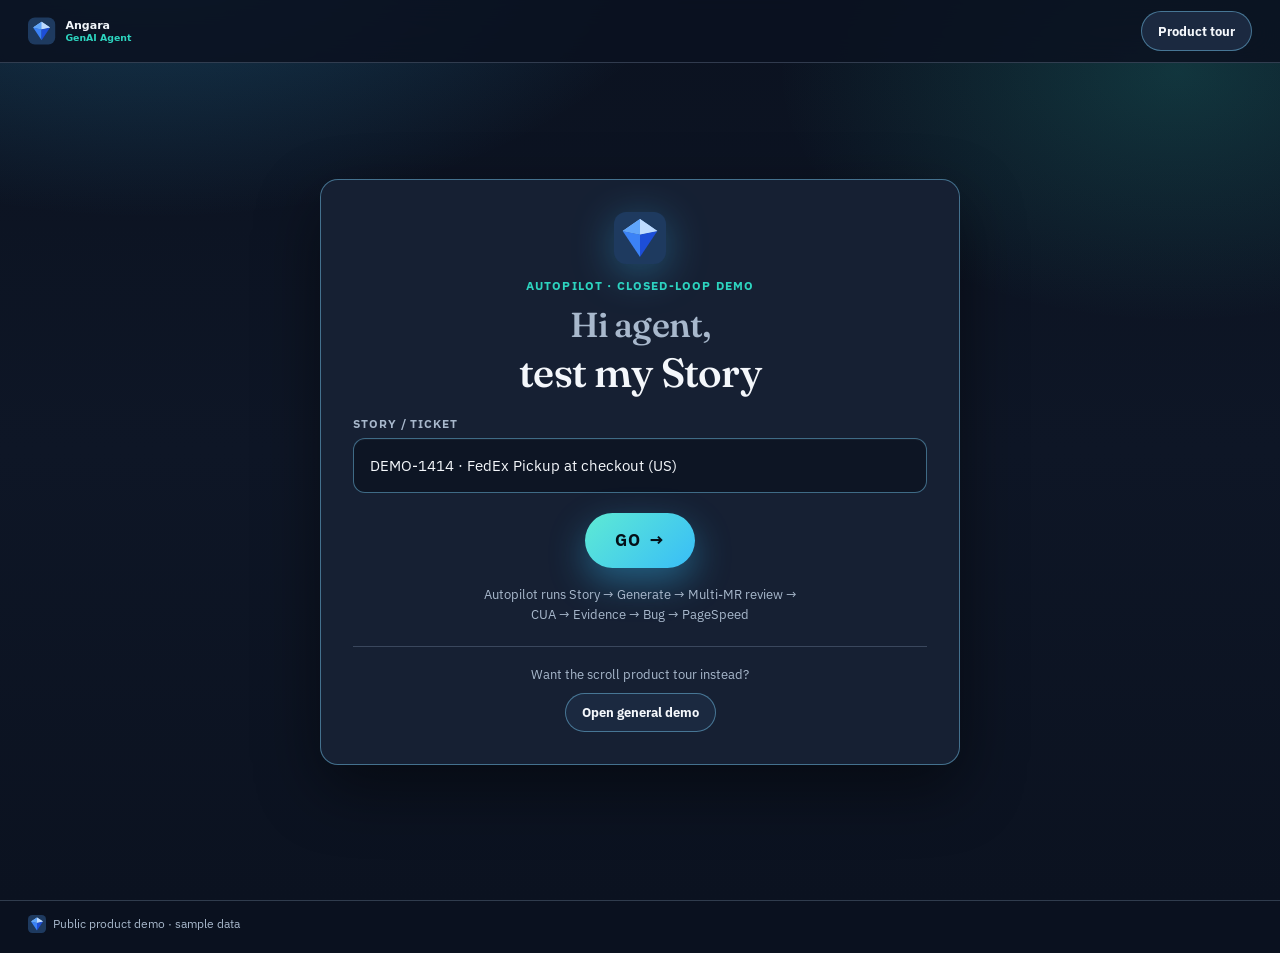
==== autopilot.html @ bb1ff306 "Split tour and autopilot; raise contrast and clear CTAs. Scroll sticky product tour on index; GO clo" ====
<!DOCTYPE html>
<html lang="en">
<head>
  <meta charset="utf-8" />
  <meta name="viewport" content="width=device-width, initial-scale=1" />
  <title>Autopilot · Angara GenAI Agent</title>
  <meta name="description" content="GO autopilot: Story → Generate → Multi-MR → CUA → Evidence → Bug → PageSpeed." />
  <meta name="robots" content="noindex,nofollow" />
  <link rel="icon" type="image/svg+xml" href="assets/favicon.svg" />
  <link rel="apple-touch-icon" href="assets/mark.svg" />
  <link rel="preconnect" href="https://fonts.googleapis.com" />
  <link rel="preconnect" href="https://fonts.gstatic.com" crossorigin />
  <link href="https://fonts.googleapis.com/css2?family=Fraunces:opsz,wght@9..144,500;9..144,600&family=IBM+Plex+Mono:wght@400;500&family=IBM+Plex+Sans:wght@400;500;600;700&display=swap" rel="stylesheet" />
  <link rel="stylesheet" href="styles.css" />
</head>
<body>
  <div class="aurora" aria-hidden="true"></div>

  <header class="topbar">
    <a class="brand" href="./">
      <img src="assets/logo.svg" width="160" height="40" alt="Angara GenAI Agent" />
    </a>
    <div class="top-status" id="top-status" hidden>
      <span class="live-dot" aria-hidden="true"></span>
      <span id="top-phase">Autopilot</span>
    </div>
    <div class="nav-links">
      <div class="top-actions" id="top-actions" hidden>
        <button type="button" class="btn btn-ghost" id="btn-pause">Pause</button>
        <button type="button" class="btn btn-ghost" id="btn-skip">Skip</button>
        <button type="button" class="btn btn-ghost" id="btn-restart">Restart</button>
      </div>
      <a class="btn btn-secondary" href="./">Product tour</a>
    </div>
  </header>

  <main class="ap-viewport">
    <section class="panel landing" id="landing" aria-label="Start autopilot">
      <img class="mark-lg" src="assets/mark.svg" width="52" height="52" alt="" />
      <p class="kicker">Autopilot · closed-loop demo</p>
      <h1>
        <span class="greet" id="landing-greet">Hi agent,</span>
        <span class="prompt-line" id="landing-prompt">test my Story</span>
      </h1>
      <label class="story-field">
        <span class="label">Story / ticket</span>
        <input id="story-input" type="text" autocomplete="off" />
      </label>
      <button type="button" class="go-btn" id="go-btn">
        <span id="go-label">GO</span>
        <span aria-hidden="true">→</span>
      </button>
      <p class="hint" id="landing-hint"></p>
      <div class="mode-switch">
        <p>Want the scroll product tour instead?</p>
        <a class="btn btn-secondary" href="./">Open general demo</a>
      </div>
    </section>

    <section class="panel journey" id="journey" hidden aria-live="polite">
      <div class="rail" id="rail" aria-hidden="true"></div>
      <div class="journey-head">
        <span class="phase" id="j-phase"></span>
        <div class="journey-progress"><i id="j-progress"></i></div>
      </div>
      <h2 id="j-title"></h2>
      <p class="voice" id="j-voice"></p>
      <div class="stage" id="j-stage"></div>
    </section>
  </main>

  <footer class="foot">
    <img src="assets/mark.svg" width="18" height="18" alt="" />
    <span id="foot-note"></span>
  </footer>

  <script src="autopilot.js" defer></script>
</body>
</html>
---- styles.css ----
:root {
  --bg0: #0b1220;
  --bg1: #111a2b;
  --card: #162033;
  --card2: #1b2940;
  --line: rgba(186, 210, 240, 0.22);
  --line-strong: rgba(125, 211, 252, 0.45);
  --text: #f4f7fb;
  --muted: #a8b8cc;
  --accent: #38bdf8;
  --accent2: #2dd4bf;
  --pass: #34d399;
  --warn: #fbbf24;
  --fail: #fb7185;
  --high: #fb923c;
  --font: "IBM Plex Sans", system-ui, sans-serif;
  --mono: "IBM Plex Mono", ui-monospace, monospace;
  --display: "Fraunces", Georgia, serif;
  --radius: 18px;
  --shadow: 0 24px 64px rgba(0, 0, 0, 0.45);
}

*, *::before, *::after { box-sizing: border-box; }
html { scroll-behavior: auto; }
body {
  margin: 0;
  min-height: 100dvh;
  font-family: var(--font);
  color: var(--text);
  background: var(--bg0);
  line-height: 1.5;
}

.aurora {
  position: fixed;
  inset: 0;
  z-index: -1;
  background:
    radial-gradient(1000px 560px at 12% -10%, rgba(56, 189, 248, 0.28), transparent 55%),
    radial-gradient(800px 500px at 92% 8%, rgba(45, 212, 191, 0.18), transparent 50%),
    linear-gradient(180deg, #0b1220 0%, #0e1626 50%, #0b1220 100%);
  transition: filter 0.6s ease;
}
.aurora.running { filter: hue-rotate(10deg) saturate(1.15); }
.aurora.fail { filter: hue-rotate(-20deg) saturate(1.2); }
.aurora.done { filter: hue-rotate(25deg) saturate(1.2); }

a { color: var(--accent); text-decoration: none; }
a:hover { text-decoration: underline; }

.sr { position: absolute; width: 1px; height: 1px; overflow: hidden; clip: rect(0 0 0 0); }

/* Topbar */
.topbar {
  position: fixed;
  top: 0; left: 0; right: 0;
  z-index: 50;
  display: flex;
  align-items: center;
  justify-content: space-between;
  gap: 1rem;
  padding: 0.7rem clamp(1rem, 3vw, 1.75rem);
  background: rgba(11, 18, 32, 0.88);
  backdrop-filter: blur(14px);
  border-bottom: 1px solid var(--line);
}
.brand { display: flex; align-items: center; gap: 0.55rem; text-decoration: none; color: inherit; }
.brand img { height: 34px; width: auto; display: block; }
.nav-links { display: flex; align-items: center; gap: 0.55rem; flex-wrap: wrap; }

.btn {
  display: inline-flex;
  align-items: center;
  justify-content: center;
  gap: 0.4rem;
  border-radius: 999px;
  padding: 0.55rem 1rem;
  font: inherit;
  font-size: 0.84rem;
  font-weight: 700;
  border: 1px solid transparent;
  cursor: pointer;
  text-decoration: none !important;
  transition: transform 0.15s ease, box-shadow 0.15s ease, background 0.15s ease;
}
.btn:hover { transform: translateY(-1px); }
.btn-primary {
  color: #041018;
  background: linear-gradient(135deg, #5eead4, #38bdf8);
  box-shadow: 0 10px 28px rgba(56, 189, 248, 0.35);
}
.btn-secondary {
  color: var(--text);
  background: var(--card2);
  border-color: var(--line-strong);
}
.btn-ghost {
  color: var(--muted);
  background: transparent;
  border-color: var(--line);
  padding: 0.4rem 0.8rem;
  font-size: 0.78rem;
}
.btn-ghost:hover { color: var(--text); border-color: var(--accent); }

.top-status {
  display: inline-flex;
  align-items: center;
  gap: 0.4rem;
  font-family: var(--mono);
  font-size: 0.78rem;
  color: var(--muted);
}
.live-dot {
  width: 8px; height: 8px; border-radius: 50%;
  background: var(--accent2);
  box-shadow: 0 0 0 0 rgba(45, 212, 191, 0.55);
  animation: pulse 1.4s ease infinite;
}
@keyframes pulse {
  70% { box-shadow: 0 0 0 10px transparent; }
  100% { box-shadow: 0 0 0 0 transparent; }
}

.progress-wrap {
  flex: 1;
  max-width: 240px;
  height: 4px;
  border-radius: 999px;
  background: rgba(255,255,255,0.08);
  overflow: hidden;
  margin: 0 0.5rem;
}
.progress-bar {
  height: 100%;
  width: 0%;
  background: linear-gradient(90deg, var(--accent2), var(--accent));
  transition: width 0.12s linear;
}
.scene-dots { display: flex; gap: 0.35rem; }
.scene-dots button {
  width: 8px; height: 8px; padding: 0; border: none; border-radius: 50%;
  background: rgba(168, 184, 204, 0.35); cursor: pointer;
}
.scene-dots button[aria-current="true"] {
  background: var(--accent2);
  transform: scale(1.35);
}

/* ===== SCROLL TOUR ===== */
.stage-wrap {
  position: sticky;
  top: 0;
  height: 100dvh;
  display: grid;
  place-items: center;
  padding: 4.75rem 1rem 1.5rem;
}
.stage-shell {
  width: min(920px, 100%);
  height: min(580px, calc(100dvh - 6.5rem));
  display: flex;
  flex-direction: column;
}
.stage-meta {
  display: flex;
  align-items: baseline;
  gap: 0.65rem;
  margin-bottom: 0.65rem;
  min-height: 1.25rem;
}
.scene-index { font-family: var(--mono); font-size: 0.78rem; color: var(--accent); font-weight: 600; }
.scene-kicker {
  font-size: 0.72rem;
  text-transform: uppercase;
  letter-spacing: 0.1em;
  color: var(--accent2);
  font-weight: 700;
}
.stage-frame {
  flex: 1;
  position: relative;
  background: var(--card);
  border: 1px solid var(--line-strong);
  border-radius: var(--radius);
  box-shadow: var(--shadow);
  overflow: hidden;
}
.scroll-hint {
  margin: 0.7rem 0 0;
  text-align: center;
  font-size: 0.72rem;
  letter-spacing: 0.08em;
  text-transform: uppercase;
  color: var(--muted);
  opacity: 0.75;
  transition: opacity 0.3s ease;
}
.scroll-hint.hide { opacity: 0; }

.scene {
  position: absolute;
  inset: 0;
  padding: clamp(1.2rem, 3vw, 1.85rem);
  overflow: auto;
  opacity: 0;
  visibility: hidden;
  transform: translateY(24px);
  filter: blur(6px);
  pointer-events: none;
  transition: opacity 0.5s cubic-bezier(0.22,1,0.36,1), transform 0.5s cubic-bezier(0.22,1,0.36,1), filter 0.5s ease, visibility 0.5s;
}
.scene.active {
  opacity: 1;
  visibility: visible;
  transform: none;
  filter: none;
  pointer-events: auto;
}
.scene h2 {
  font-family: var(--display);
  font-weight: 550;
  font-size: clamp(1.45rem, 3vw, 2.2rem);
  line-height: 1.15;
  letter-spacing: -0.02em;
  margin: 0 0 0.55rem;
  max-width: 18ch;
}
.scene .body { margin: 0 0 1.1rem; color: var(--muted); max-width: 50ch; font-size: 0.95rem; }

.scroll-track { position: relative; z-index: 0; pointer-events: none; }

/* ===== AUTOPILOT PAGE ===== */
.ap-viewport {
  min-height: 100dvh;
  display: grid;
  place-items: center;
  padding: 5.25rem 1rem 2.5rem;
}
.panel {
  width: min(760px, 100%);
  background: var(--card);
  border: 1px solid var(--line-strong);
  border-radius: var(--radius);
  box-shadow: var(--shadow);
  padding: clamp(1.35rem, 3.5vw, 2rem);
  position: relative;
  overflow: hidden;
}
.landing { text-align: center; max-width: 640px; width: min(640px, 100%); }
.landing .mark-lg {
  width: 52px; height: 52px;
  margin: 0 auto 0.85rem;
  display: block;
  filter: drop-shadow(0 8px 20px rgba(56, 189, 248, 0.35));
}
.kicker {
  margin: 0 0 0.65rem;
  font-size: 0.72rem;
  letter-spacing: 0.1em;
  text-transform: uppercase;
  color: var(--accent2);
  font-weight: 700;
}
.landing h1 {
  font-family: var(--display);
  font-weight: 550;
  font-size: clamp(1.85rem, 4.5vw, 2.55rem);
  line-height: 1.18;
  margin: 0 0 1.15rem;
  letter-spacing: -0.02em;
}
.greet { color: var(--muted); display: block; font-size: 0.85em; margin-bottom: 0.15rem; }
.prompt-line { color: var(--text); }

.story-field {
  display: block;
  text-align: left;
  margin: 0 auto 1.1rem;
  width: 100%;
}
.story-field .label {
  display: block;
  font-size: 0.72rem;
  text-transform: uppercase;
  letter-spacing: 0.08em;
  color: var(--muted);
  margin-bottom: 0.35rem;
  font-weight: 650;
}
.story-field input {
  width: 100%;
  border: 1.5px solid var(--line-strong);
  background: #0d1524;
  color: var(--text);
  border-radius: 12px;
  padding: 0.95rem 1rem;
  font: inherit;
  font-size: 0.95rem;
  outline: none;
  box-shadow: inset 0 1px 0 rgba(255,255,255,0.04);
}
.story-field input:focus {
  border-color: var(--accent);
  box-shadow: 0 0 0 3px rgba(56, 189, 248, 0.25);
}
.hint { margin: 1rem 0 0; color: var(--muted); font-size: 0.84rem; max-width: 40ch; margin-inline: auto; }

.go-btn {
  appearance: none;
  border: none;
  cursor: pointer;
  display: inline-flex;
  align-items: center;
  gap: 0.55rem;
  margin-top: 0.15rem;
  padding: 0.95rem 1.85rem;
  border-radius: 999px;
  font: inherit;
  font-weight: 800;
  font-size: 1.05rem;
  letter-spacing: 0.06em;
  color: #041018;
  background: linear-gradient(135deg, #5eead4, #38bdf8);
  box-shadow: 0 14px 36px rgba(56, 189, 248, 0.4);
}
.go-btn:hover { transform: translateY(-2px); }
.go-btn.launching { pointer-events: none; filter: brightness(1.15); }

.mode-switch {
  margin-top: 1.35rem;
  padding-top: 1.1rem;
  border-top: 1px solid var(--line);
  display: flex;
  flex-direction: column;
  align-items: center;
  gap: 0.55rem;
}
.mode-switch p { margin: 0; font-size: 0.8rem; color: var(--muted); }

.journey { min-height: 480px; width: min(820px, 100%); }
.journey.swap .stage-inner {
  animation: sceneIn 0.5s cubic-bezier(0.22,1,0.36,1) both;
}
@keyframes sceneIn {
  from { opacity: 0; transform: translateY(18px); filter: blur(6px); }
  to { opacity: 1; transform: none; filter: none; }
}
.rail {
  position: absolute; left: 0; top: 0; bottom: 0; width: 3px;
  background: linear-gradient(180deg, var(--accent2), var(--accent));
  transform-origin: top;
  transform: scaleY(0);
  transition: transform 0.3s linear;
}
.journey-head {
  display: flex; align-items: center; justify-content: space-between; gap: 1rem; margin-bottom: 0.75rem;
}
.phase { font-family: var(--mono); font-size: 0.78rem; color: var(--accent); font-weight: 600; }
.journey-progress {
  flex: 1; max-width: 200px; height: 4px; border-radius: 999px;
  background: rgba(255,255,255,0.08); overflow: hidden;
}
.journey-progress i {
  display: block; height: 100%; width: 0%;
  background: linear-gradient(90deg, var(--accent2), var(--accent));
  transition: width 0.25s linear;
}
.journey h2 {
  font-family: var(--display);
  font-weight: 550;
  font-size: clamp(1.35rem, 2.8vw, 1.95rem);
  margin: 0 0 0.4rem;
  letter-spacing: -0.02em;
}
.voice { margin: 0 0 1.1rem; color: var(--muted); font-size: 0.92rem; max-width: 52ch; }

/* Shared content bits */
.pill {
  display: inline-flex; align-items: center;
  font-size: 0.7rem; font-weight: 700;
  padding: 0.18rem 0.55rem; border-radius: 999px;
  border: 1px solid var(--line); color: var(--muted); background: rgba(0,0,0,0.25);
}
.pill.pass { color: var(--pass); border-color: rgba(52,211,153,0.5); background: rgba(52,211,153,0.1); }
.pill.warn { color: var(--warn); border-color: rgba(251,191,36,0.5); background: rgba(251,191,36,0.1); }
.pill.fail { color: var(--fail); border-color: rgba(251,113,133,0.5); background: rgba(251,113,133,0.1); }
.pill.cr { color: #7dd3fc; border-color: rgba(56,189,248,0.5); background: rgba(56,189,248,0.12); }
.pill.high { color: var(--high); border-color: rgba(251,146,60,0.5); background: rgba(251,146,60,0.12); }

.stats { display: grid; grid-template-columns: repeat(4, 1fr); gap: 0.55rem; }
.stat {
  background: var(--card2);
  border: 1px solid var(--line);
  border-radius: 12px;
  padding: 0.75rem 0.8rem;
}
.stat strong { display: block; font-size: 1.2rem; font-variant-numeric: tabular-nums; }
.stat span { font-size: 0.72rem; color: var(--muted); }

.card-grid, .plat-grid { display: grid; grid-template-columns: 1fr 1fr; gap: 0.55rem; }
.plat-grid { grid-template-columns: repeat(3, 1fr); }
.mini-card {
  border-radius: 12px; padding: 0.8rem 0.9rem;
  border: 1px solid var(--line); background: var(--card2);
}
.mini-card.bad { opacity: 0.92; }
.mini-card.good { border-color: rgba(45,212,191,0.4); background: linear-gradient(160deg, rgba(45,212,191,0.12), var(--card2)); }
.mini-card h3 { margin: 0 0 0.25rem; font-size: 0.9rem; }
.mini-card p { margin: 0; font-size: 0.78rem; color: var(--muted); }

.steps-row { display: grid; grid-template-columns: repeat(5, 1fr); gap: 0.4rem; }
.step {
  border: 1px solid var(--line); border-radius: 12px; padding: 0.7rem;
  background: var(--card2); min-height: 105px;
}
.step .n { font-family: var(--mono); font-size: 0.7rem; color: var(--accent); }
.step strong { display: block; margin: 0.3rem 0 0.2rem; font-size: 0.9rem; }
.step p { margin: 0; font-size: 0.74rem; color: var(--muted); }

.pill-row { display: flex; flex-wrap: wrap; gap: 0.35rem; margin-bottom: 0.75rem; }
.ticket-box {
  border: 1px solid var(--line-strong);
  border-radius: 14px;
  padding: 1rem 1.05rem;
  background: rgba(56, 189, 248, 0.08);
}
.ticket-key { font-family: var(--mono); color: var(--accent); font-size: 0.85rem; }
.ticket-box h3 { margin: 0.3rem 0 0.5rem; font-size: 1.02rem; }
.ticket-box ul { margin: 0; padding-left: 1.1rem; color: var(--muted); font-size: 0.84rem; }

.mr-row, .mr-grid { display: grid; grid-template-columns: repeat(3, 1fr); gap: 0.5rem; }
.mr-card {
  border: 1px solid var(--line); border-radius: 12px; padding: 0.75rem;
  background: var(--card2); font-size: 0.8rem;
}
.mr-card header { display: flex; flex-wrap: wrap; gap: 0.3rem; margin-bottom: 0.35rem; font-weight: 650; }
.bug-line { margin-top: 0.35rem; padding-top: 0.35rem; border-top: 1px dashed var(--line); color: var(--muted); }

.gate-layout, .gate { display: grid; grid-template-columns: 120px 1fr; gap: 1rem; }
.score-orb, .orb { text-align: center; }
.score-orb .big, .orb .big {
  font-size: 2.7rem; font-weight: 700; line-height: 1;
  background: linear-gradient(135deg, #fff, var(--accent2));
  -webkit-background-clip: text; background-clip: text; color: transparent;
}
.score-orb .sub, .orb .sub { font-size: 0.75rem; color: var(--muted); }
.param {
  display: grid; grid-template-columns: 110px 1fr 32px; gap: 0.4rem;
  align-items: center; font-size: 0.78rem; margin-bottom: 0.3rem;
}
.bar { height: 7px; border-radius: 999px; background: rgba(255,255,255,0.08); overflow: hidden; }
.bar i {
  display: block; height: 100%;
  background: linear-gradient(90deg, var(--accent2), var(--pass));
  transform-origin: left;
  animation: grow 0.85s cubic-bezier(0.22,1,0.36,1) both;
}
@keyframes grow { from { transform: scaleX(0); } to { transform: scaleX(1); } }
.note { margin-top: 0.65rem; font-size: 0.8rem; color: var(--muted); }
.house-pills { display: flex; flex-wrap: wrap; gap: 0.3rem; margin-top: 0.45rem; }

.run-panels { display: grid; grid-template-columns: 1fr 1fr; gap: 0.55rem; }
.run-panel {
  border: 1px solid var(--line); border-radius: 14px; padding: 0.9rem;
  background: var(--card2);
}
.run-panel ol { margin: 0.45rem 0 0; padding-left: 1.1rem; font-size: 0.82rem; color: var(--muted); }

.checklist, .cua-steps, .evidence-list, .points {
  list-style: none; margin: 0; padding: 0; display: grid; gap: 0.4rem;
}
.checklist li, .cua-steps li {
  display: flex; align-items: center; justify-content: space-between; gap: 0.55rem;
  padding: 0.55rem 0.7rem; border-radius: 10px;
  border: 1px solid var(--line); background: var(--card2); font-size: 0.86rem;
  opacity: 0.35; transition: opacity 0.3s ease;
}
.checklist li { justify-content: flex-start; }
.checklist li.on, .cua-steps li.on { opacity: 1; }
.cua-steps li.fail-row { border-color: rgba(251,113,133,0.5); }
.checklist .tick { color: var(--pass); font-weight: 700; margin-right: 0.35rem; }

.result-banner {
  margin-top: 0.75rem; padding: 0.7rem 0.85rem; border-radius: 12px;
  background: rgba(45,212,191,0.12); border: 1px solid rgba(45,212,191,0.35);
  font-family: var(--mono); font-size: 0.8rem; color: var(--accent2);
}

.evidence-list li {
  display: grid; grid-template-columns: 130px 1fr; gap: 0.45rem;
  padding: 0.55rem 0.7rem; border-radius: 10px;
  border: 1px solid var(--line); background: var(--card2); font-size: 0.84rem;
}
.evidence-list strong { color: var(--accent2); }
.evidence-list span { color: var(--muted); }

.bug-card {
  border: 1px solid rgba(251,146,60,0.45); border-radius: 14px;
  padding: 1rem; background: rgba(251,146,60,0.1);
}
.bug-card h3 { margin: 0.4rem 0 0.3rem; font-size: 1.02rem; }
.bug-card p { margin: 0; color: var(--muted); font-size: 0.84rem; }
.bug-actions { display: flex; flex-wrap: wrap; gap: 0.35rem; margin-top: 0.75rem; }
.bug-actions span {
  padding: 0.4rem 0.7rem; border-radius: 999px; border: 1px solid var(--line);
  font-size: 0.76rem; color: var(--muted);
}
.bug-actions span.primary {
  background: rgba(56,189,248,0.15); border-color: rgba(56,189,248,0.45); color: var(--accent);
}

.metric-grid { display: grid; grid-template-columns: repeat(4, 1fr); gap: 0.45rem; }
.metric {
  border: 1px solid var(--line); border-radius: 12px; padding: 0.7rem;
  background: var(--card2); text-align: center;
}
.metric strong { display: block; font-size: 1.25rem; }
.metric span { font-size: 0.72rem; color: var(--muted); }

.summary-grid { display: grid; grid-template-columns: 1fr 1fr; gap: 0.45rem; }
.summary-grid div {
  border: 1px solid var(--line); border-radius: 12px; padding: 0.7rem 0.8rem; background: var(--card2);
}
.summary-grid .l { font-size: 0.7rem; color: var(--muted); text-transform: uppercase; letter-spacing: 0.06em; }
.summary-grid .v { font-weight: 700; margin-top: 0.15rem; }

.done-cta { margin-top: 1rem; display: flex; flex-wrap: wrap; gap: 0.45rem; }
.cta-line { margin-top: 1rem; font-family: var(--mono); font-size: 0.85rem; color: var(--accent); }

.points li {
  padding: 0.55rem 0.75rem; border-radius: 10px; border: 1px solid var(--line);
  background: var(--card2); font-size: 0.86rem;
}
.points li::before { content: "◆ "; color: var(--accent2); font-size: 0.65rem; }

.foot {
  display: flex; align-items: center; gap: 0.45rem;
  padding: 0.85rem clamp(1rem, 3vw, 1.75rem) 1.25rem;
  font-size: 0.75rem; color: var(--muted); border-top: 1px solid var(--line);
  background: rgba(11,18,32,0.9); position: relative; z-index: 2;
}

[hidden] { display: none !important; }

@media (max-width: 800px) {
  .stats, .steps-row, .mr-row, .mr-grid, .metric-grid { grid-template-columns: 1fr 1fr; }
  .plat-grid, .card-grid, .run-panels, .gate-layout, .gate, .summary-grid { grid-template-columns: 1fr; }
  .scene-dots { display: none; }
  .progress-wrap { display: none; }
}
@media (max-width: 560px) {
  .stats, .steps-row, .mr-row, .mr-grid, .metric-grid { grid-template-columns: 1fr; }
}
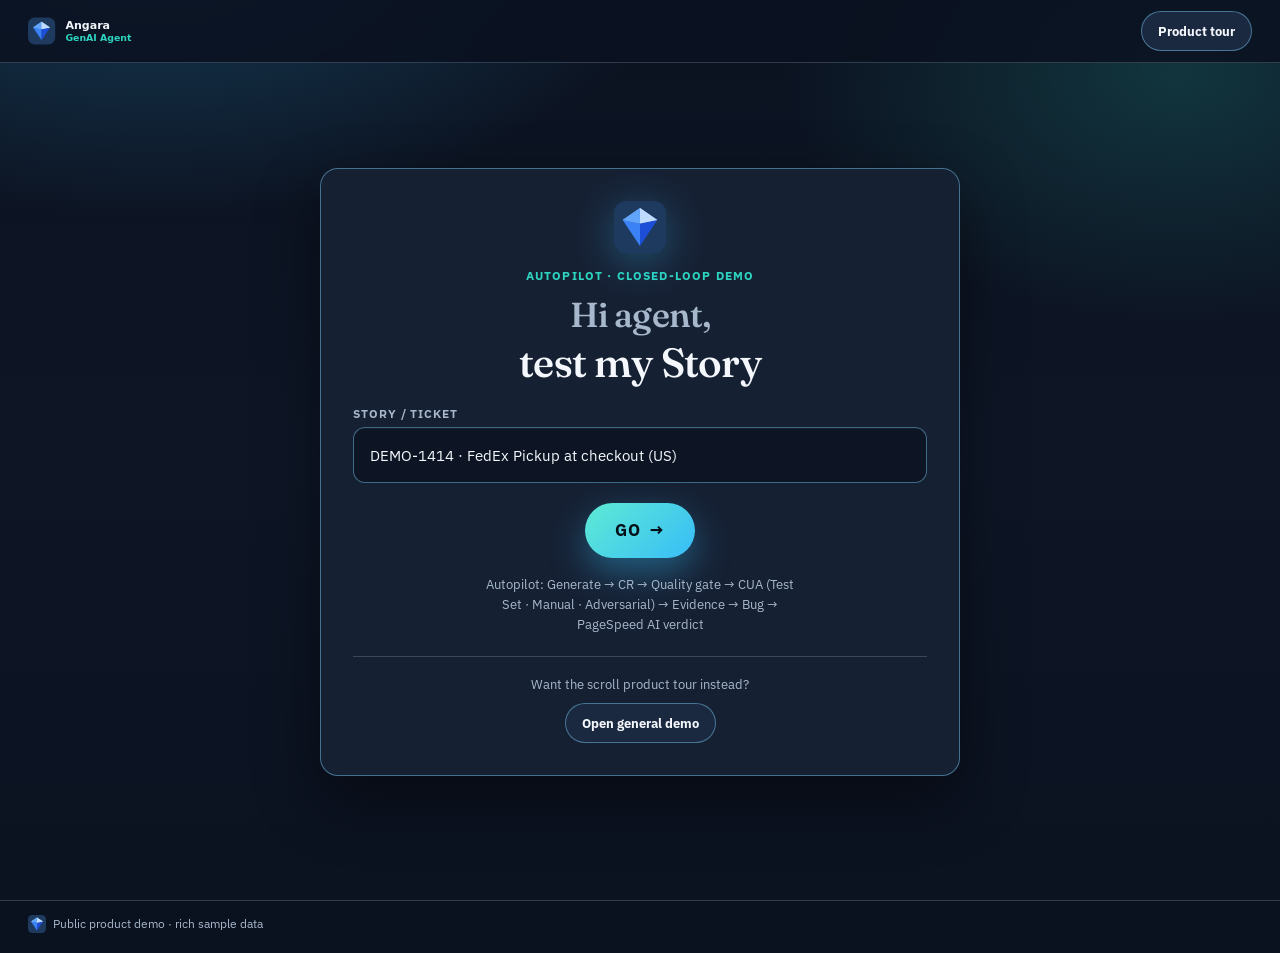
==== commit a9010fa4: "Rich journey: strong quality gate, CUA×3, PageSpeed AI GOOD/BAD Seeded autopilot steps with advisory" ====
--- a/autopilot.html
+++ b/autopilot.html
@@ -11,7 +11,7 @@
   <link rel="preconnect" href="https://fonts.googleapis.com" />
   <link rel="preconnect" href="https://fonts.gstatic.com" crossorigin />
   <link href="https://fonts.googleapis.com/css2?family=Fraunces:opsz,wght@9..144,500;9..144,600&family=IBM+Plex+Mono:wght@400;500&family=IBM+Plex+Sans:wght@400;500;600;700&display=swap" rel="stylesheet" />
-  <link rel="stylesheet" href="styles.css" />
+  <link rel="stylesheet" href="styles.css?v=5" />
 </head>
 <body>
   <div class="aurora" aria-hidden="true"></div>
@@ -74,6 +74,6 @@
     <span id="foot-note"></span>
   </footer>
 
-  <script src="autopilot.js" defer></script>
+  <script src="autopilot.js?v=5" defer></script>
 </body>
 </html>
--- a/styles.css
+++ b/styles.css
@@ -151,16 +151,22 @@
 .stage-wrap {
   position: sticky;
   top: 0;
+  height: 100vh;
   height: 100dvh;
+  max-height: 100dvh;
   display: grid;
   place-items: center;
   padding: 4.75rem 1rem 1.5rem;
+  overflow: hidden;
+  box-sizing: border-box;
 }
 .stage-shell {
   width: min(920px, 100%);
-  height: min(580px, calc(100dvh - 6.5rem));
+  height: min(560px, calc(100dvh - 7rem));
+  max-height: calc(100dvh - 7rem);
   display: flex;
   flex-direction: column;
+  min-height: 0;
 }
 .stage-meta {
   display: flex;
@@ -168,6 +174,7 @@
   gap: 0.65rem;
   margin-bottom: 0.65rem;
   min-height: 1.25rem;
+  flex: 0 0 auto;
 }
 .scene-index { font-family: var(--mono); font-size: 0.78rem; color: var(--accent); font-weight: 600; }
 .scene-kicker {
@@ -178,12 +185,14 @@
   font-weight: 700;
 }
 .stage-frame {
-  flex: 1;
+  flex: 1 1 auto;
+  min-height: 0;
   position: relative;
-  background: var(--card);
-  border: 1px solid var(--line-strong);
-  border-radius: var(--radius);
-  box-shadow: var(--shadow);
+  background: #162033;
+  background: var(--card, #162033);
+  border: 1px solid rgba(125, 211, 252, 0.45);
+  border-radius: 18px;
+  box-shadow: 0 24px 64px rgba(0, 0, 0, 0.45);
   overflow: hidden;
 }
 .scroll-hint {
@@ -206,16 +215,19 @@
   opacity: 0;
   visibility: hidden;
   transform: translateY(24px);
-  filter: blur(6px);
   pointer-events: none;
-  transition: opacity 0.5s cubic-bezier(0.22,1,0.36,1), transform 0.5s cubic-bezier(0.22,1,0.36,1), filter 0.5s ease, visibility 0.5s;
+  color: #f4f7fb;
+  transition: opacity 0.45s cubic-bezier(0.22,1,0.36,1), transform 0.45s cubic-bezier(0.22,1,0.36,1), visibility 0.45s;
 }
 .scene.active {
   opacity: 1;
   visibility: visible;
   transform: none;
-  filter: none;
   pointer-events: auto;
+  z-index: 2;
+  display: flex;
+  flex-direction: column;
+  justify-content: center;
 }
 .scene h2 {
   font-family: var(--display);
@@ -239,10 +251,11 @@
 }
 .panel {
   width: min(760px, 100%);
-  background: var(--card);
-  border: 1px solid var(--line-strong);
-  border-radius: var(--radius);
-  box-shadow: var(--shadow);
+  background: #162033;
+  background: var(--card, #162033);
+  border: 1px solid rgba(125, 211, 252, 0.45);
+  border-radius: 18px;
+  box-shadow: 0 24px 64px rgba(0, 0, 0, 0.45);
   padding: clamp(1.35rem, 3.5vw, 2rem);
   position: relative;
   overflow: hidden;
@@ -404,7 +417,10 @@
   border-radius: 12px; padding: 0.8rem 0.9rem;
   border: 1px solid var(--line); background: var(--card2);
 }
-.mini-card.bad { opacity: 0.92; }
+.mini-card.bad {
+  border-color: rgba(251,113,133,0.55);
+  background: linear-gradient(160deg, rgba(251,113,133,0.14), var(--card2));
+}
 .mini-card.good { border-color: rgba(45,212,191,0.4); background: linear-gradient(160deg, rgba(45,212,191,0.12), var(--card2)); }
 .mini-card h3 { margin: 0 0 0.25rem; font-size: 0.9rem; }
 .mini-card p { margin: 0; font-size: 0.78rem; color: var(--muted); }
@@ -517,6 +533,73 @@
 }
 .metric strong { display: block; font-size: 1.25rem; }
 .metric span { font-size: 0.72rem; color: var(--muted); }
+.metric.tone-bad { border-color: rgba(251,113,133,0.55); background: rgba(251,113,133,0.1); }
+.metric.tone-good { border-color: rgba(52,211,153,0.5); background: rgba(52,211,153,0.1); }
+.metric.tone-ok { border-color: rgba(251,191,36,0.4); }
+
+.ai-verdict {
+  margin-top: 0.85rem;
+  border-radius: 14px;
+  padding: 0.9rem 1rem;
+  border: 1px solid var(--line);
+  background: var(--card2);
+}
+.ai-verdict.fail { border-color: rgba(251,113,133,0.55); background: rgba(251,113,133,0.1); }
+.ai-verdict.pass { border-color: rgba(52,211,153,0.5); background: rgba(52,211,153,0.1); }
+.ai-verdict h3 { margin: 0.45rem 0 0.4rem; font-size: 1.02rem; }
+.ai-bullets { margin: 0; padding-left: 1.1rem; color: var(--muted); font-size: 0.84rem; }
+.ai-bullets li { margin-bottom: 0.25rem; }
+
+.meta-grid {
+  display: grid;
+  grid-template-columns: 1fr 1fr;
+  gap: 0.4rem;
+  margin-top: 0.85rem;
+}
+.meta-grid.tight { margin-top: 0.75rem; }
+.meta-cell {
+  border: 1px solid var(--line);
+  border-radius: 10px;
+  padding: 0.5rem 0.65rem;
+  background: rgba(0,0,0,0.2);
+}
+.meta-cell .l { display: block; font-size: 0.68rem; color: var(--muted); text-transform: uppercase; letter-spacing: 0.06em; }
+.meta-cell .v { font-size: 0.84rem; font-weight: 650; }
+
+.case-preview { display: grid; gap: 0.35rem; margin-top: 0.75rem; }
+.case-row {
+  display: flex; flex-wrap: wrap; gap: 0.35rem; align-items: baseline;
+  padding: 0.45rem 0.6rem; border-radius: 10px; border: 1px solid var(--line); background: var(--card2);
+  font-size: 0.82rem;
+}
+.case-row .n { font-family: var(--mono); color: var(--accent); }
+
+.advisory-list { list-style: none; margin: 0; padding: 0; display: grid; gap: 0.45rem; }
+.advisory-list li {
+  border: 1px solid var(--line); border-radius: 12px; padding: 0.7rem 0.8rem; background: var(--card2);
+  opacity: 0.35; transition: opacity 0.3s ease;
+}
+.advisory-list li.on { opacity: 1; }
+.advisory-list strong { display: block; margin: 0.3rem 0 0.15rem; font-size: 0.9rem; }
+.advisory-list p { margin: 0; font-size: 0.8rem; color: var(--muted); }
+
+.intent-box {
+  border: 1px solid var(--line-strong); border-radius: 12px; padding: 0.85rem 0.95rem;
+  background: rgba(56,189,248,0.08); margin-bottom: 0.75rem;
+}
+.intent-box p { margin: 0.35rem 0 0; font-size: 0.9rem; }
+
+.plan-list { margin: 0.5rem 0 0; padding-left: 1.15rem; color: var(--muted); font-size: 0.86rem; }
+.plan-list li { margin-bottom: 0.3rem; opacity: 0.35; transition: opacity 0.3s ease; }
+.plan-list li.on { opacity: 1; }
+
+.row-end { display: inline-flex; gap: 0.3rem; align-items: center; flex-shrink: 0; }
+.muted { font-size: 0.78rem; color: var(--muted); margin-top: 0.15rem; }
+
+.run-panels { grid-template-columns: repeat(3, 1fr); }
+@media (max-width: 800px) {
+  .run-panels, .meta-grid { grid-template-columns: 1fr; }
+}
 
 .summary-grid { display: grid; grid-template-columns: 1fr 1fr; gap: 0.45rem; }
 .summary-grid div {
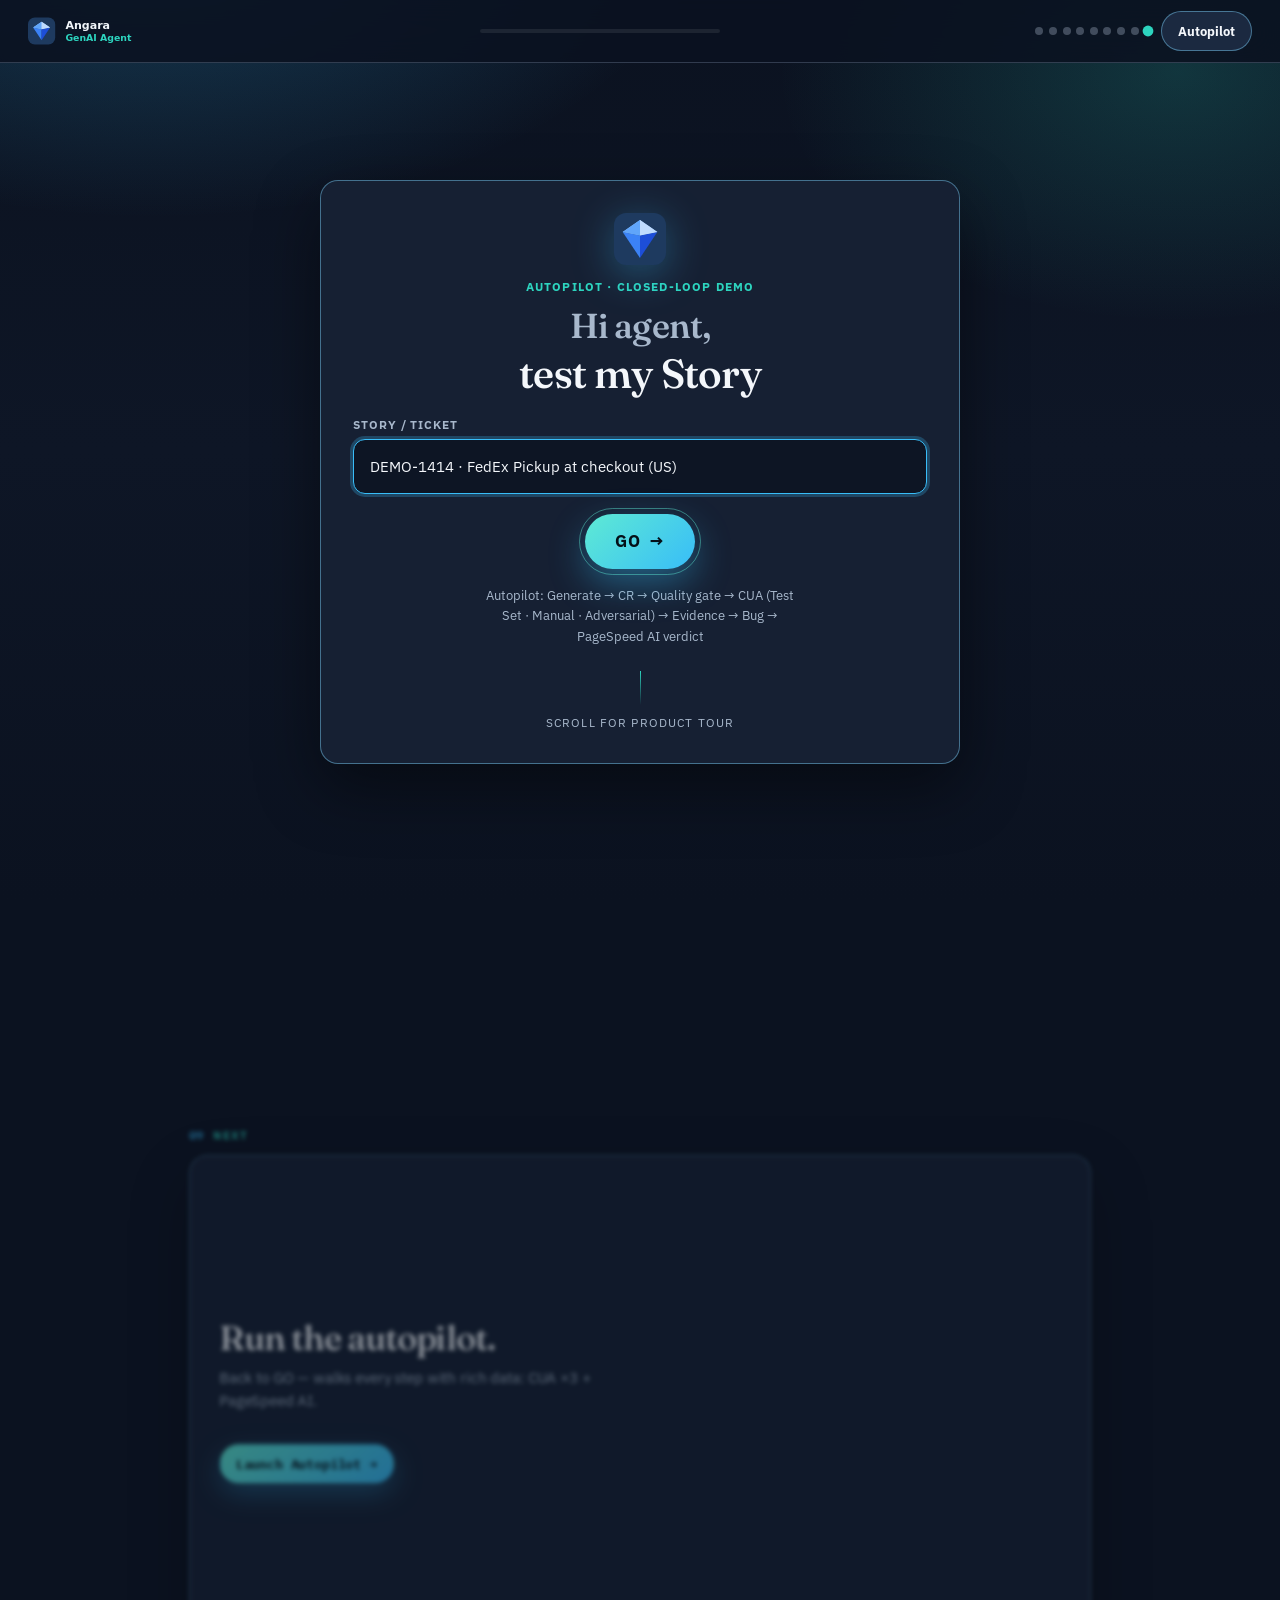
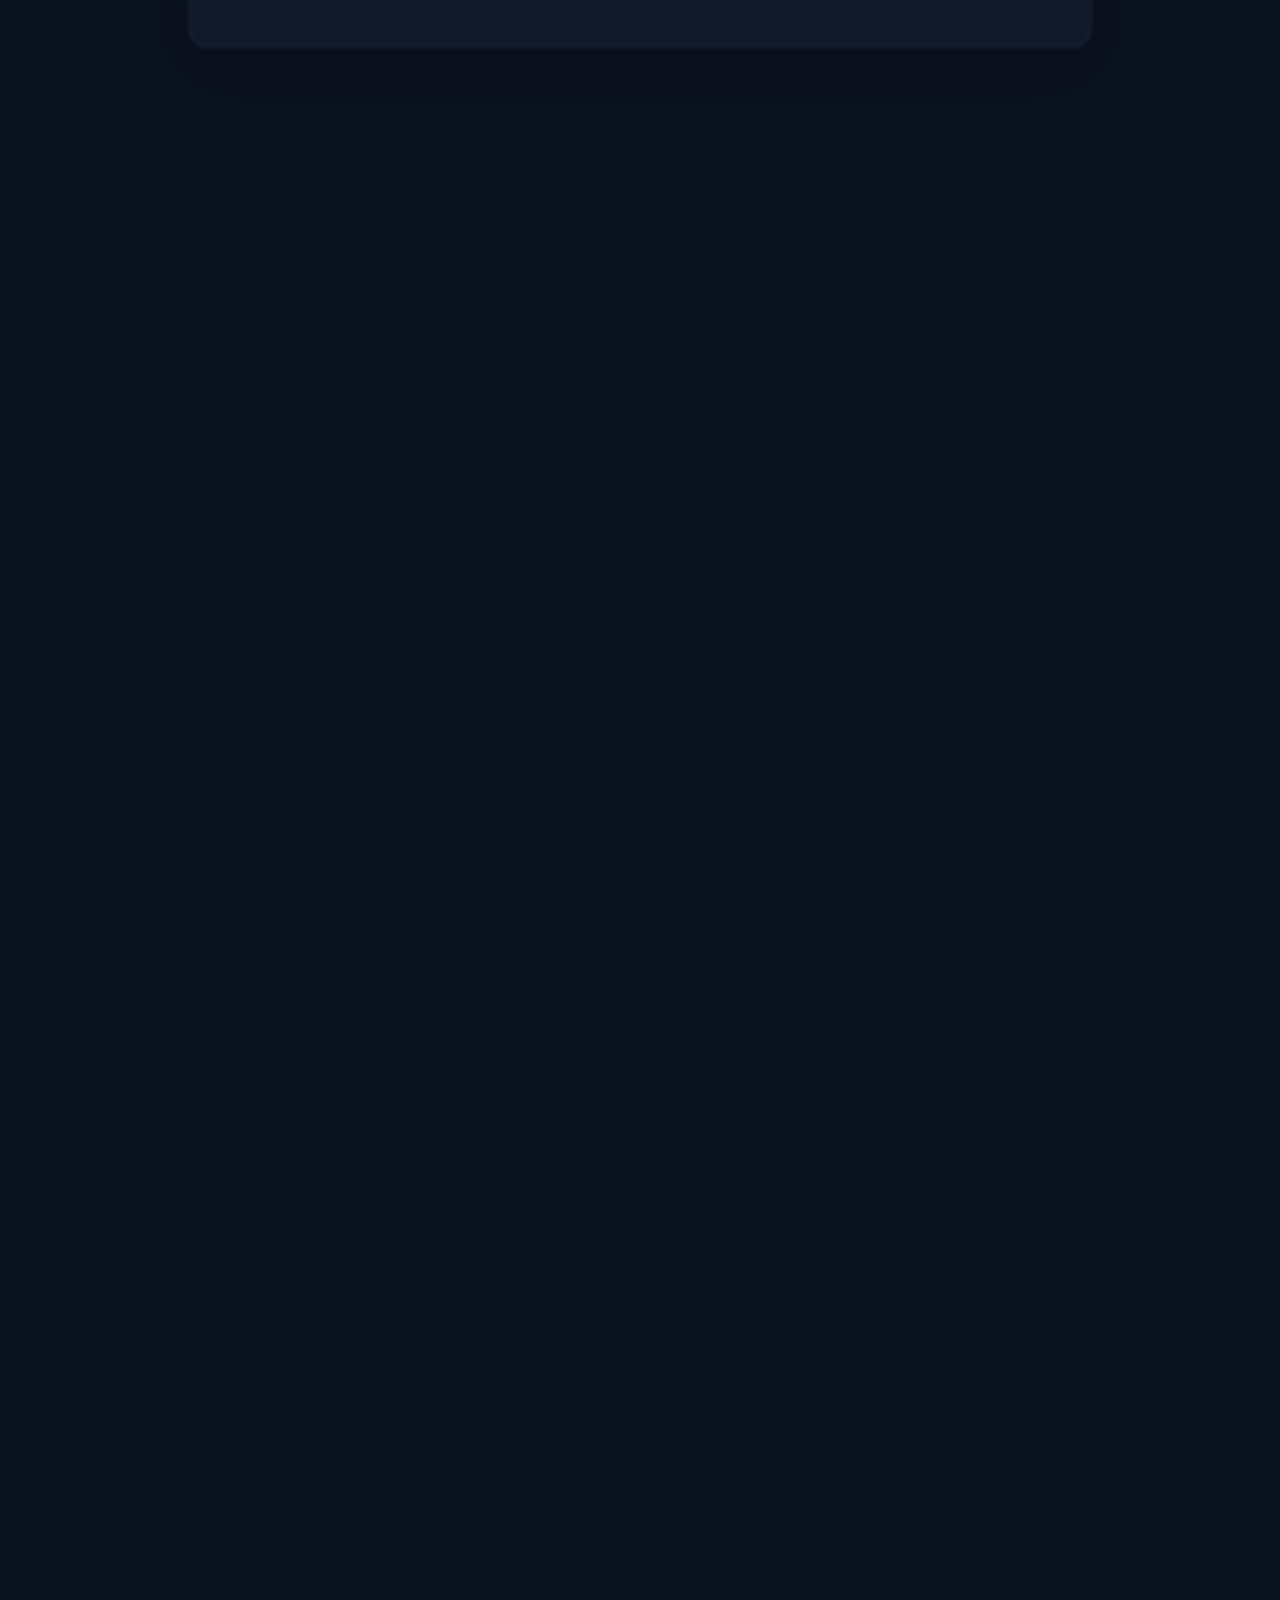
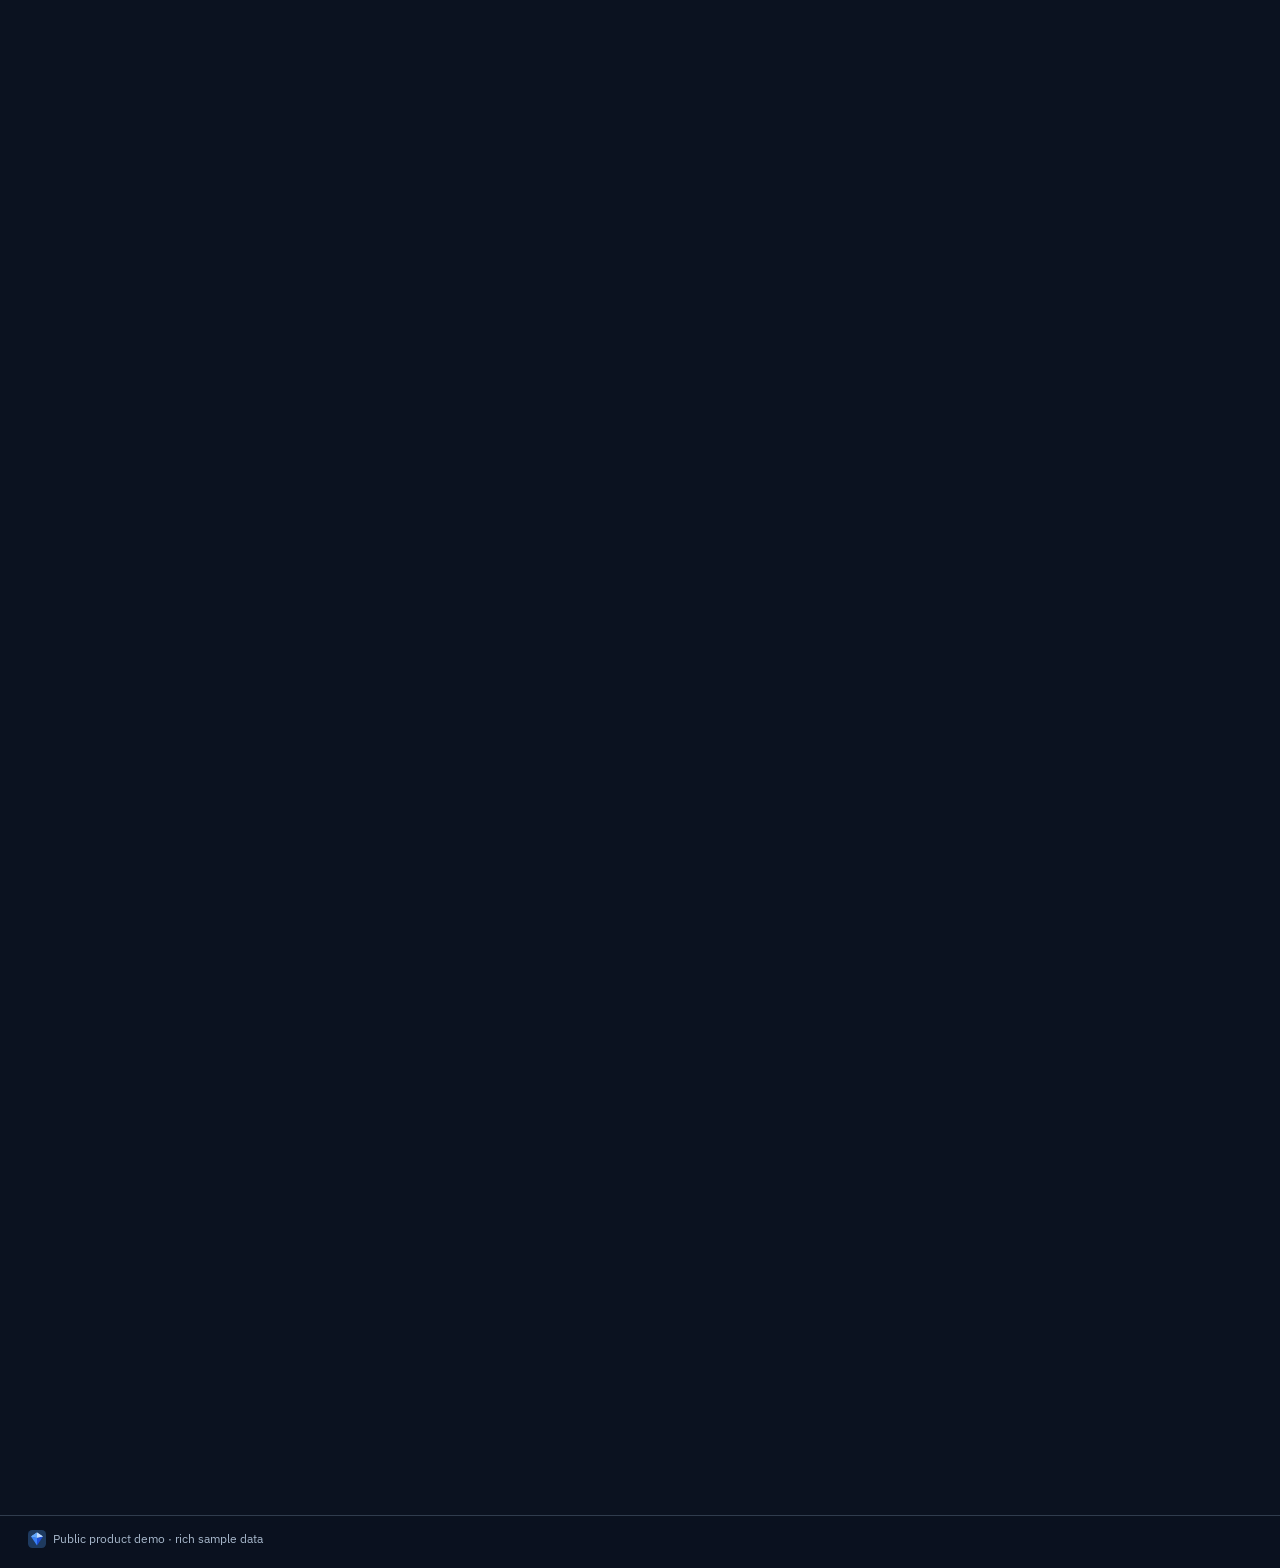
==== commit 778898e5: "Unify homepage: GO first, scroll tour, CTA journey One page with smooth frame morphs — Autopilot lan" ====
--- a/autopilot.html
+++ b/autopilot.html
@@ -2,78 +2,12 @@
 <html lang="en">
 <head>
   <meta charset="utf-8" />
-  <meta name="viewport" content="width=device-width, initial-scale=1" />
+  <meta http-equiv="refresh" content="0; url=./#go" />
+  <link rel="canonical" href="./" />
   <title>Autopilot · Angara GenAI Agent</title>
-  <meta name="description" content="GO autopilot: Story → Generate → Multi-MR → CUA → Evidence → Bug → PageSpeed." />
-  <meta name="robots" content="noindex,nofollow" />
-  <link rel="icon" type="image/svg+xml" href="assets/favicon.svg" />
-  <link rel="apple-touch-icon" href="assets/mark.svg" />
-  <link rel="preconnect" href="https://fonts.googleapis.com" />
-  <link rel="preconnect" href="https://fonts.gstatic.com" crossorigin />
-  <link href="https://fonts.googleapis.com/css2?family=Fraunces:opsz,wght@9..144,500;9..144,600&family=IBM+Plex+Mono:wght@400;500&family=IBM+Plex+Sans:wght@400;500;600;700&display=swap" rel="stylesheet" />
-  <link rel="stylesheet" href="styles.css?v=5" />
+  <script>location.replace('./#go');</script>
 </head>
 <body>
-  <div class="aurora" aria-hidden="true"></div>
-
-  <header class="topbar">
-    <a class="brand" href="./">
-      <img src="assets/logo.svg" width="160" height="40" alt="Angara GenAI Agent" />
-    </a>
-    <div class="top-status" id="top-status" hidden>
-      <span class="live-dot" aria-hidden="true"></span>
-      <span id="top-phase">Autopilot</span>
-    </div>
-    <div class="nav-links">
-      <div class="top-actions" id="top-actions" hidden>
-        <button type="button" class="btn btn-ghost" id="btn-pause">Pause</button>
-        <button type="button" class="btn btn-ghost" id="btn-skip">Skip</button>
-        <button type="button" class="btn btn-ghost" id="btn-restart">Restart</button>
-      </div>
-      <a class="btn btn-secondary" href="./">Product tour</a>
-    </div>
-  </header>
-
-  <main class="ap-viewport">
-    <section class="panel landing" id="landing" aria-label="Start autopilot">
-      <img class="mark-lg" src="assets/mark.svg" width="52" height="52" alt="" />
-      <p class="kicker">Autopilot · closed-loop demo</p>
-      <h1>
-        <span class="greet" id="landing-greet">Hi agent,</span>
-        <span class="prompt-line" id="landing-prompt">test my Story</span>
-      </h1>
-      <label class="story-field">
-        <span class="label">Story / ticket</span>
-        <input id="story-input" type="text" autocomplete="off" />
-      </label>
-      <button type="button" class="go-btn" id="go-btn">
-        <span id="go-label">GO</span>
-        <span aria-hidden="true">→</span>
-      </button>
-      <p class="hint" id="landing-hint"></p>
-      <div class="mode-switch">
-        <p>Want the scroll product tour instead?</p>
-        <a class="btn btn-secondary" href="./">Open general demo</a>
-      </div>
-    </section>
-
-    <section class="panel journey" id="journey" hidden aria-live="polite">
-      <div class="rail" id="rail" aria-hidden="true"></div>
-      <div class="journey-head">
-        <span class="phase" id="j-phase"></span>
-        <div class="journey-progress"><i id="j-progress"></i></div>
-      </div>
-      <h2 id="j-title"></h2>
-      <p class="voice" id="j-voice"></p>
-      <div class="stage" id="j-stage"></div>
-    </section>
-  </main>
-
-  <footer class="foot">
-    <img src="assets/mark.svg" width="18" height="18" alt="" />
-    <span id="foot-note"></span>
-  </footer>
-
-  <script src="autopilot.js?v=5" defer></script>
+  <p><a href="./#go">Open Autopilot</a></p>
 </body>
 </html>
